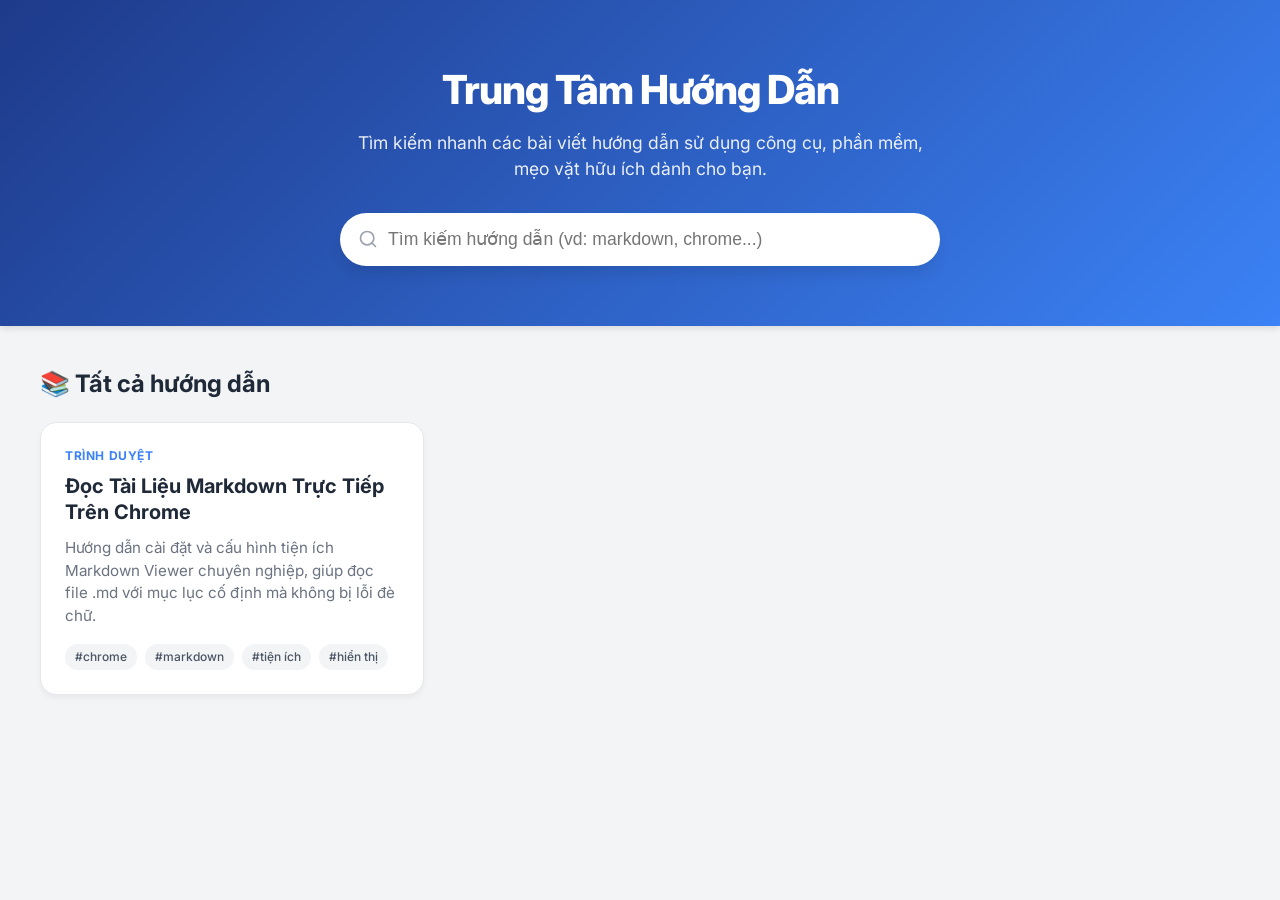
==== index.html @ 0eca36a9 "Initial commit: User Guidelines Hub structure" ====
<!DOCTYPE html>
<html lang="vi">
<head>
    <meta charset="UTF-8">
    <meta name="viewport" content="width=device-width, initial-scale=1.0">
    <title>Trung Tâm Hướng Dẫn - User Guidelines Hub</title>
    <link href="https://fonts.googleapis.com/css2?family=Inter:wght@400;500;700;800&display=swap" rel="stylesheet">
    <link rel="stylesheet" href="assets/css/main.css">
</head>
<body>

    <header class="header">
        <h1>Trung Tâm Hướng Dẫn</h1>
        <p>Tìm kiếm nhanh các bài viết hướng dẫn sử dụng công cụ, phần mềm, mẹo vặt hữu ích dành cho bạn.</p>
        
        <div class="search-container">
            <svg class="search-icon" width="20" height="20" viewBox="0 0 24 24" fill="none" stroke="currentColor" stroke-width="2" stroke-linecap="round" stroke-linejoin="round">
                <circle cx="11" cy="11" r="8"></circle>
                <line x1="21" y1="21" x2="16.65" y2="16.65"></line>
            </svg>
            <input type="text" id="searchInput" class="search-input" placeholder="Tìm kiếm hướng dẫn (vd: markdown, chrome...)">
        </div>
    </header>

    <main class="main-content">
        <h2 class="section-title">
            📚 Tất cả hướng dẫn
        </h2>
        <div class="guides-grid" id="guidesGrid">
            <!-- Cards will be populated by JS -->
        </div>
    </main>

    <!-- Data and Logic -->
    <script src="data.js"></script>
    <script src="assets/js/search.js"></script>
</body>
</html>
---- assets/css/main.css ----
/* CSS cho Trang chủ User Guidelines Hub */
:root {
    --primary-color: #3b82f6;
    --primary-hover: #2563eb;
    --bg-color: #f3f4f6;
    --card-bg: #ffffff;
    --text-main: #1f2937;
    --text-muted: #6b7280;
    --glass-bg: rgba(255, 255, 255, 0.8);
}

body {
    font-family: 'Inter', -apple-system, BlinkMacSystemFont, 'Segoe UI', Roboto, Helvetica, Arial, sans-serif;
    background-color: var(--bg-color);
    color: var(--text-main);
    margin: 0;
    padding: 0;
    line-height: 1.5;
}

.header {
    background: linear-gradient(135deg, #1e3a8a 0%, #3b82f6 100%);
    color: white;
    padding: 60px 20px;
    text-align: center;
    box-shadow: 0 4px 6px -1px rgba(0, 0, 0, 0.1);
}

.header h1 {
    font-size: 2.5rem;
    margin: 0 0 10px 0;
    font-weight: 800;
    letter-spacing: -0.025em;
}

.header p {
    font-size: 1.1rem;
    opacity: 0.9;
    max-width: 600px;
    margin: 0 auto 30px auto;
}

.search-container {
    max-width: 600px;
    margin: 0 auto;
    position: relative;
}

.search-input {
    width: 100%;
    padding: 16px 24px 16px 48px;
    font-size: 1.1rem;
    border: none;
    border-radius: 9999px;
    box-shadow: 0 10px 15px -3px rgba(0, 0, 0, 0.1);
    outline: none;
    transition: all 0.3s ease;
    box-sizing: border-box;
}

.search-input:focus {
    box-shadow: 0 10px 25px -3px rgba(0, 0, 0, 0.2);
    transform: translateY(-2px);
}

.search-icon {
    position: absolute;
    left: 18px;
    top: 50%;
    transform: translateY(-50%);
    color: #9ca3af;
}

.main-content {
    max-width: 1200px;
    margin: 40px auto;
    padding: 0 20px;
}

.section-title {
    font-size: 1.5rem;
    font-weight: 700;
    margin-bottom: 20px;
    color: var(--text-main);
    display: flex;
    align-items: center;
    gap: 10px;
}

.guides-grid {
    display: grid;
    grid-template-columns: repeat(auto-fill, minmax(300px, 1fr));
    gap: 24px;
}

.guide-card {
    background: var(--card-bg);
    border-radius: 16px;
    padding: 24px;
    text-decoration: none;
    color: inherit;
    box-shadow: 0 4px 6px -1px rgba(0,0,0,0.05);
    transition: all 0.3s cubic-bezier(0.4, 0, 0.2, 1);
    border: 1px solid #e5e7eb;
    display: flex;
    flex-direction: column;
}

.guide-card:hover {
    transform: translateY(-5px);
    box-shadow: 0 12px 20px -3px rgba(0,0,0,0.1);
    border-color: var(--primary-color);
}

.guide-category {
    font-size: 0.75rem;
    text-transform: uppercase;
    letter-spacing: 0.05em;
    font-weight: 700;
    color: var(--primary-color);
    margin-bottom: 8px;
}

.guide-title {
    font-size: 1.25rem;
    font-weight: 700;
    margin: 0 0 12px 0;
    line-height: 1.3;
}

.guide-desc {
    color: var(--text-muted);
    font-size: 0.95rem;
    flex-grow: 1;
    margin: 0 0 16px 0;
}

.guide-tags {
    display: flex;
    gap: 8px;
    flex-wrap: wrap;
}

.tag {
    background: #f3f4f6;
    color: #4b5563;
    padding: 4px 10px;
    border-radius: 9999px;
    font-size: 0.75rem;
    font-weight: 500;
}

.no-results {
    text-align: center;
    padding: 40px;
    color: var(--text-muted);
    font-size: 1.1rem;
    grid-column: 1 / -1;
}
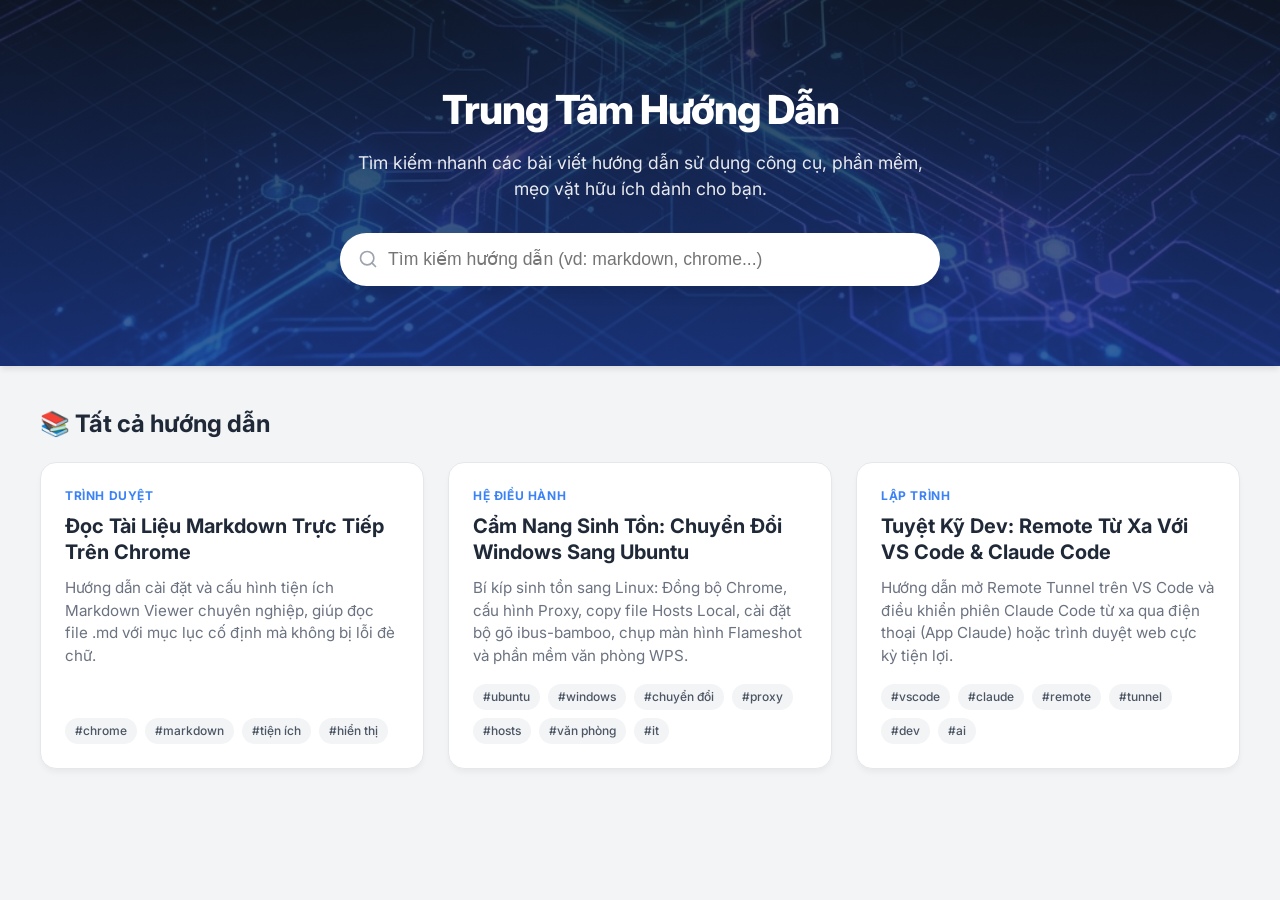
==== commit 1ddacf5b: "Enhance hero section with tech background" ====
--- a/index.html
+++ b/index.html
@@ -4,8 +4,9 @@
     <meta charset="UTF-8">
     <meta name="viewport" content="width=device-width, initial-scale=1.0">
     <title>Trung Tâm Hướng Dẫn - User Guidelines Hub</title>
+    <link rel="icon" type="image/png" href="assets/images/favicon.png">
     <link href="https://fonts.googleapis.com/css2?family=Inter:wght@400;500;700;800&display=swap" rel="stylesheet">
-    <link rel="stylesheet" href="assets/css/main.css">
+    <link rel="stylesheet" href="assets/css/main.css?v=2">
 </head>
 <body>
 
--- a/assets/css/main.css
+++ b/assets/css/main.css
@@ -19,9 +19,9 @@
 }
 
 .header {
-    background: linear-gradient(135deg, #1e3a8a 0%, #3b82f6 100%);
+    background: linear-gradient(rgba(17, 24, 39, 0.8), rgba(30, 58, 138, 0.8)), url('../images/hero-bg.png') center/cover no-repeat;
     color: white;
-    padding: 60px 20px;
+    padding: 80px 20px;
     text-align: center;
     box-shadow: 0 4px 6px -1px rgba(0, 0, 0, 0.1);
 }
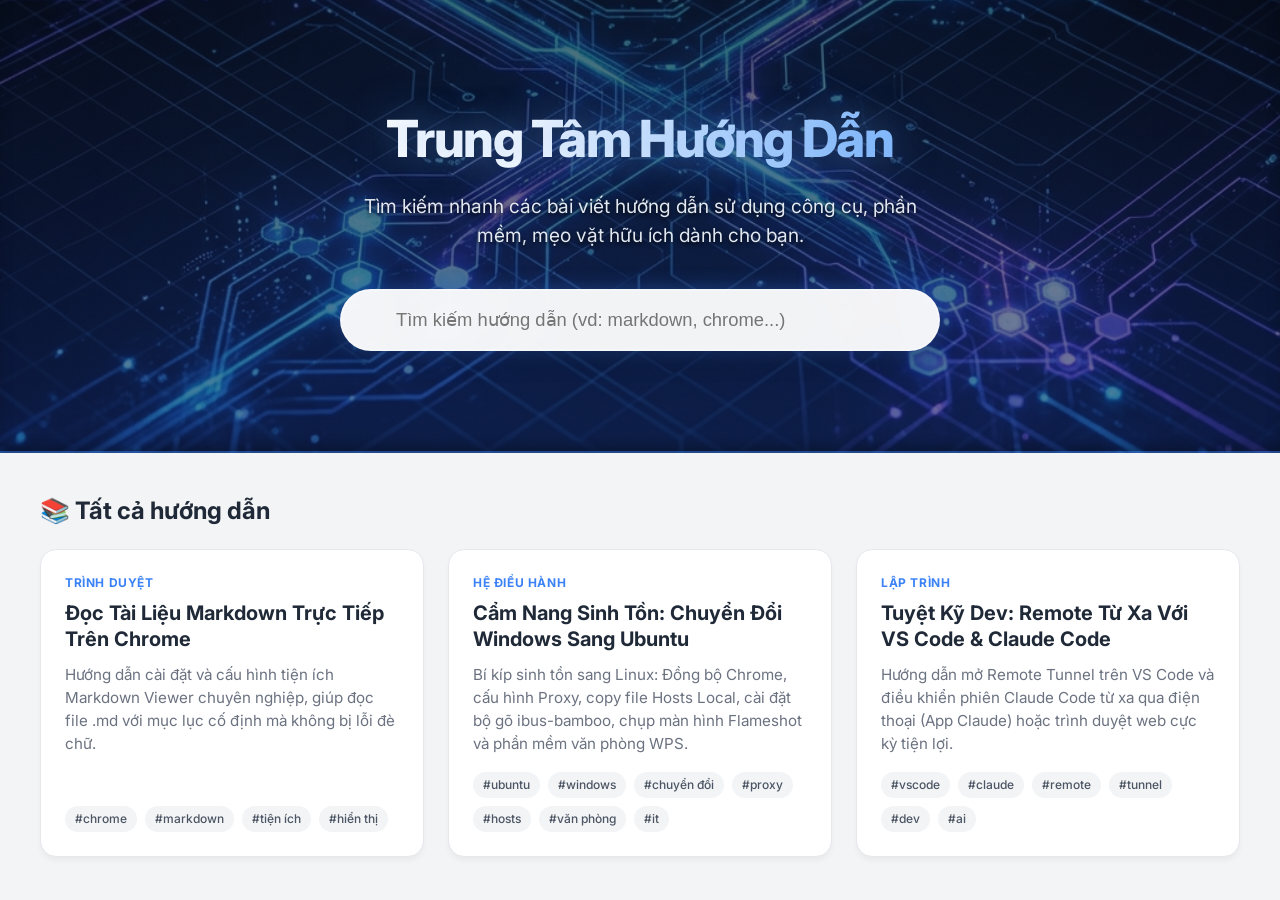
==== commit 3e405d5c: "Make hero banner pop with glowing text, animations and glassmorphism" ====
--- a/index.html
+++ b/index.html
@@ -6,7 +6,7 @@
     <title>Trung Tâm Hướng Dẫn - User Guidelines Hub</title>
     <link rel="icon" type="image/png" href="assets/images/favicon.png">
     <link href="https://fonts.googleapis.com/css2?family=Inter:wght@400;500;700;800&display=swap" rel="stylesheet">
-    <link rel="stylesheet" href="assets/css/main.css?v=2">
+    <link rel="stylesheet" href="assets/css/main.css?v=3">
 </head>
 <body>
 
--- a/assets/css/main.css
+++ b/assets/css/main.css
@@ -19,25 +19,39 @@
 }
 
 .header {
-    background: linear-gradient(rgba(17, 24, 39, 0.8), rgba(30, 58, 138, 0.8)), url('../images/hero-bg.png') center/cover no-repeat;
+    background: linear-gradient(rgba(10, 15, 30, 0.6), rgba(20, 40, 100, 0.6)), url('../images/hero-bg.png') center/cover no-repeat;
     color: white;
-    padding: 80px 20px;
+    padding: 100px 20px;
     text-align: center;
-    box-shadow: 0 4px 6px -1px rgba(0, 0, 0, 0.1);
+    position: relative;
+    box-shadow: inset 0 -10px 20px -10px rgba(0,0,0,0.5);
+    border-bottom: 2px solid rgba(59, 130, 246, 0.5);
+}
+
+@keyframes shine {
+    to { background-position: 200% center; }
 }
 
 .header h1 {
-    font-size: 2.5rem;
-    margin: 0 0 10px 0;
+    font-size: 3.2rem;
+    margin: 0 0 15px 0;
     font-weight: 800;
     letter-spacing: -0.025em;
+    background: linear-gradient(to right, #fff 20%, #60a5fa 40%, #60a5fa 60%, #fff 80%);
+    background-size: 200% auto;
+    color: transparent;
+    -webkit-background-clip: text;
+    background-clip: text;
+    animation: shine 4s linear infinite;
+    text-shadow: 0 0 40px rgba(96, 165, 250, 0.5);
 }
 
 .header p {
-    font-size: 1.1rem;
-    opacity: 0.9;
+    font-size: 1.2rem;
+    color: #e2e8f0;
     max-width: 600px;
-    margin: 0 auto 30px auto;
+    margin: 0 auto 40px auto;
+    text-shadow: 0 2px 4px rgba(0,0,0,0.8);
 }
 
 .search-container {
@@ -48,27 +62,33 @@
 
 .search-input {
     width: 100%;
-    padding: 16px 24px 16px 48px;
-    font-size: 1.1rem;
-    border: none;
+    padding: 18px 24px 18px 54px;
+    font-size: 1.15rem;
+    border: 2px solid rgba(255, 255, 255, 0.2);
+    background: rgba(255, 255, 255, 0.95);
     border-radius: 9999px;
-    box-shadow: 0 10px 15px -3px rgba(0, 0, 0, 0.1);
+    box-shadow: 0 10px 25px -5px rgba(0, 0, 0, 0.3), 0 0 20px rgba(59, 130, 246, 0.4);
     outline: none;
-    transition: all 0.3s ease;
+    transition: all 0.3s cubic-bezier(0.4, 0, 0.2, 1);
     box-sizing: border-box;
+    backdrop-filter: blur(10px);
 }
 
 .search-input:focus {
-    box-shadow: 0 10px 25px -3px rgba(0, 0, 0, 0.2);
-    transform: translateY(-2px);
+    background: #ffffff;
+    border-color: #3b82f6;
+    box-shadow: 0 10px 30px -5px rgba(0, 0, 0, 0.4), 0 0 30px rgba(59, 130, 246, 0.6);
+    transform: translateY(-3px);
 }
 
 .search-icon {
     position: absolute;
-    left: 18px;
+    left: 20px;
     top: 50%;
     transform: translateY(-50%);
-    color: #9ca3af;
+    color: #3b82f6;
+    width: 22px;
+    height: 22px;
 }
 
 .main-content {
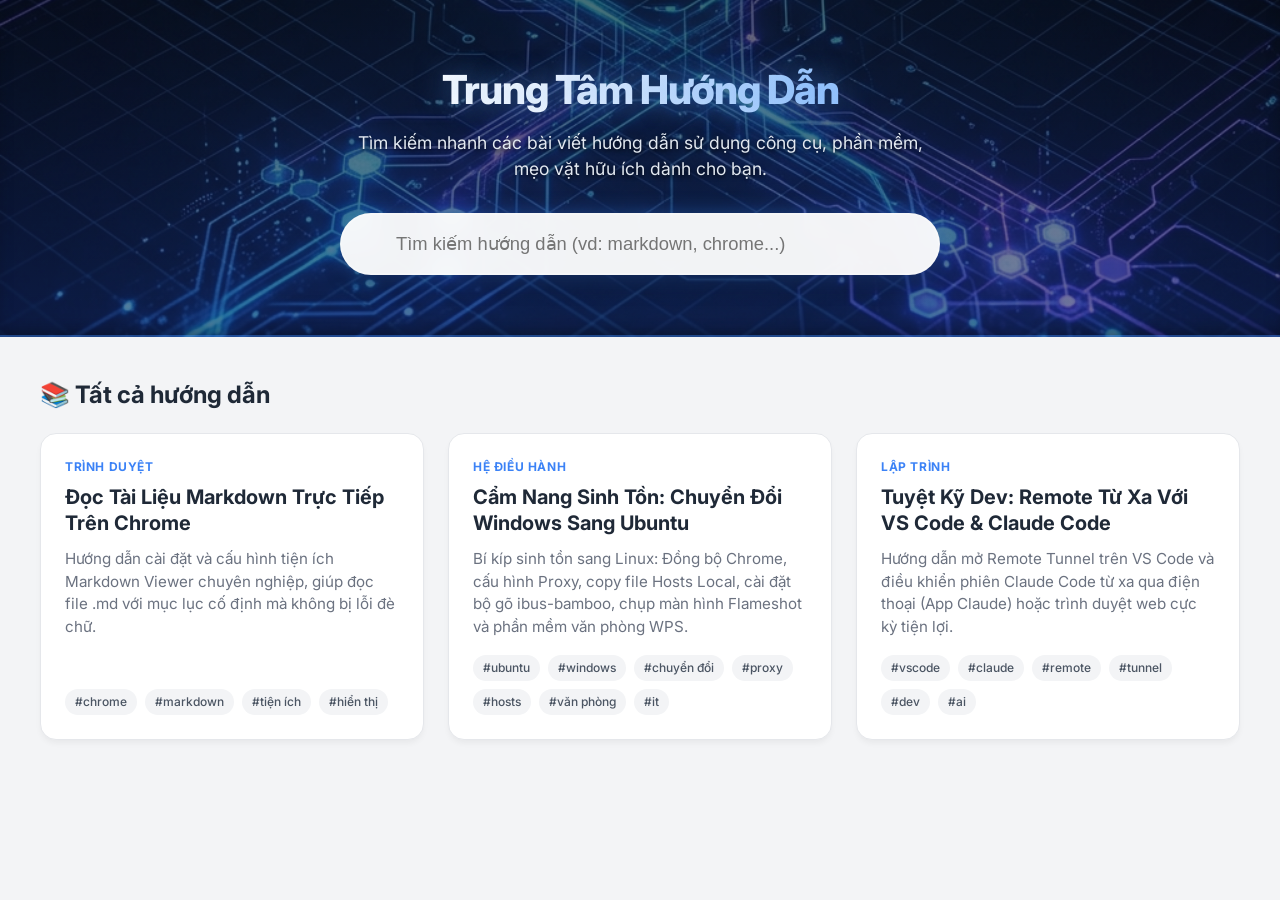
==== commit 8681438d: "Revert hero banner dimensions for better UX" ====
--- a/index.html
+++ b/index.html
@@ -6,7 +6,7 @@
     <title>Trung Tâm Hướng Dẫn - User Guidelines Hub</title>
     <link rel="icon" type="image/png" href="assets/images/favicon.png">
     <link href="https://fonts.googleapis.com/css2?family=Inter:wght@400;500;700;800&display=swap" rel="stylesheet">
-    <link rel="stylesheet" href="assets/css/main.css?v=3">
+    <link rel="stylesheet" href="assets/css/main.css?v=4">
 </head>
 <body>
 
--- a/assets/css/main.css
+++ b/assets/css/main.css
@@ -21,7 +21,7 @@
 .header {
     background: linear-gradient(rgba(10, 15, 30, 0.6), rgba(20, 40, 100, 0.6)), url('../images/hero-bg.png') center/cover no-repeat;
     color: white;
-    padding: 100px 20px;
+    padding: 60px 20px;
     text-align: center;
     position: relative;
     box-shadow: inset 0 -10px 20px -10px rgba(0,0,0,0.5);
@@ -33,8 +33,8 @@
 }
 
 .header h1 {
-    font-size: 3.2rem;
-    margin: 0 0 15px 0;
+    font-size: 2.5rem;
+    margin: 0 0 10px 0;
     font-weight: 800;
     letter-spacing: -0.025em;
     background: linear-gradient(to right, #fff 20%, #60a5fa 40%, #60a5fa 60%, #fff 80%);
@@ -43,14 +43,14 @@
     -webkit-background-clip: text;
     background-clip: text;
     animation: shine 4s linear infinite;
-    text-shadow: 0 0 40px rgba(96, 165, 250, 0.5);
+    text-shadow: 0 0 30px rgba(96, 165, 250, 0.5);
 }
 
 .header p {
-    font-size: 1.2rem;
+    font-size: 1.1rem;
     color: #e2e8f0;
     max-width: 600px;
-    margin: 0 auto 40px auto;
+    margin: 0 auto 30px auto;
     text-shadow: 0 2px 4px rgba(0,0,0,0.8);
 }
 
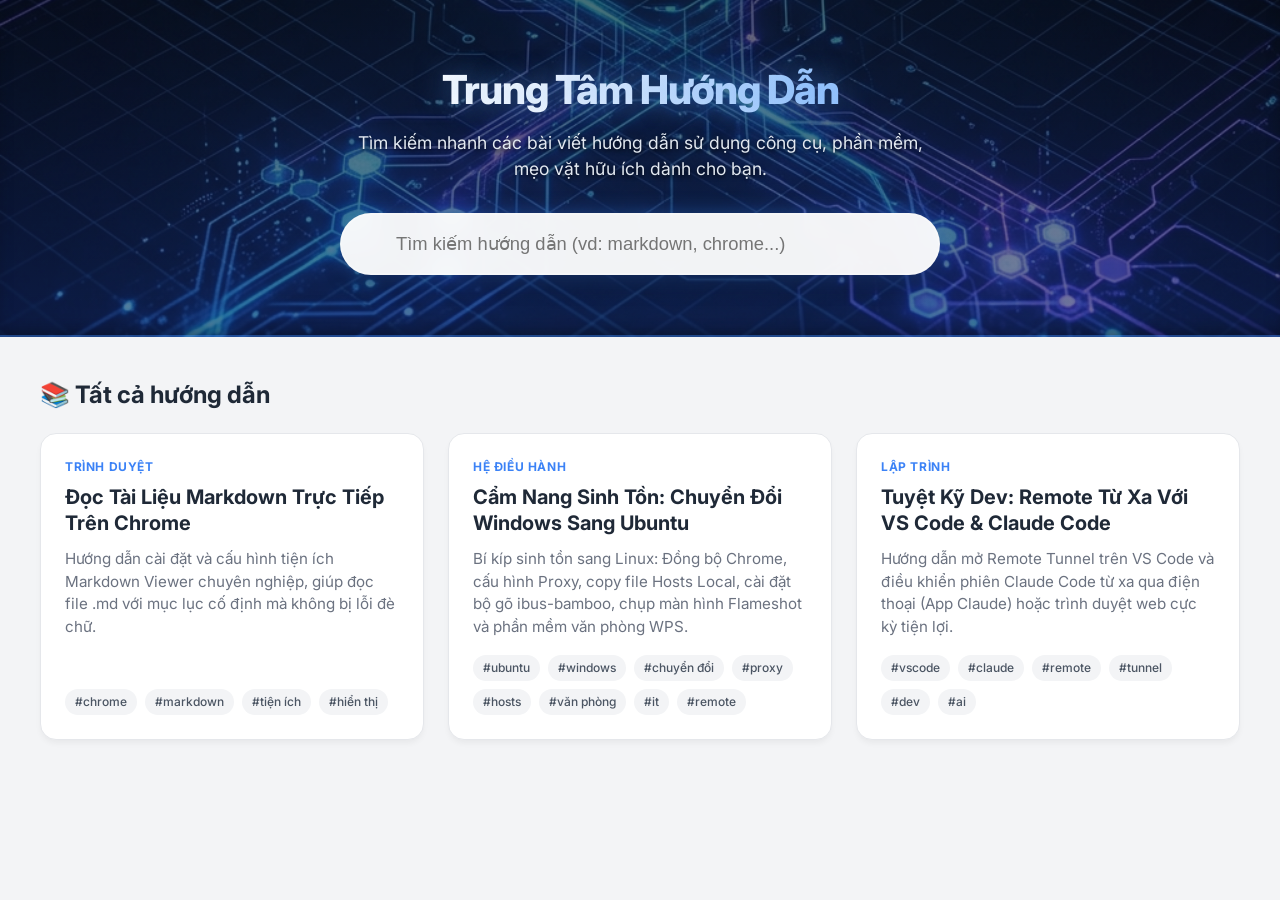
==== commit 26bb4e07: "Fix cache issue by appending version parameters to URLs" ====
--- a/index.html
+++ b/index.html
@@ -33,7 +33,7 @@
     </main>
 
     <!-- Data and Logic -->
-    <script src="data.js"></script>
-    <script src="assets/js/search.js"></script>
+    <script src="data.js?v=2"></script>
+    <script src="assets/js/search.js?v=2"></script>
 </body>
 </html>
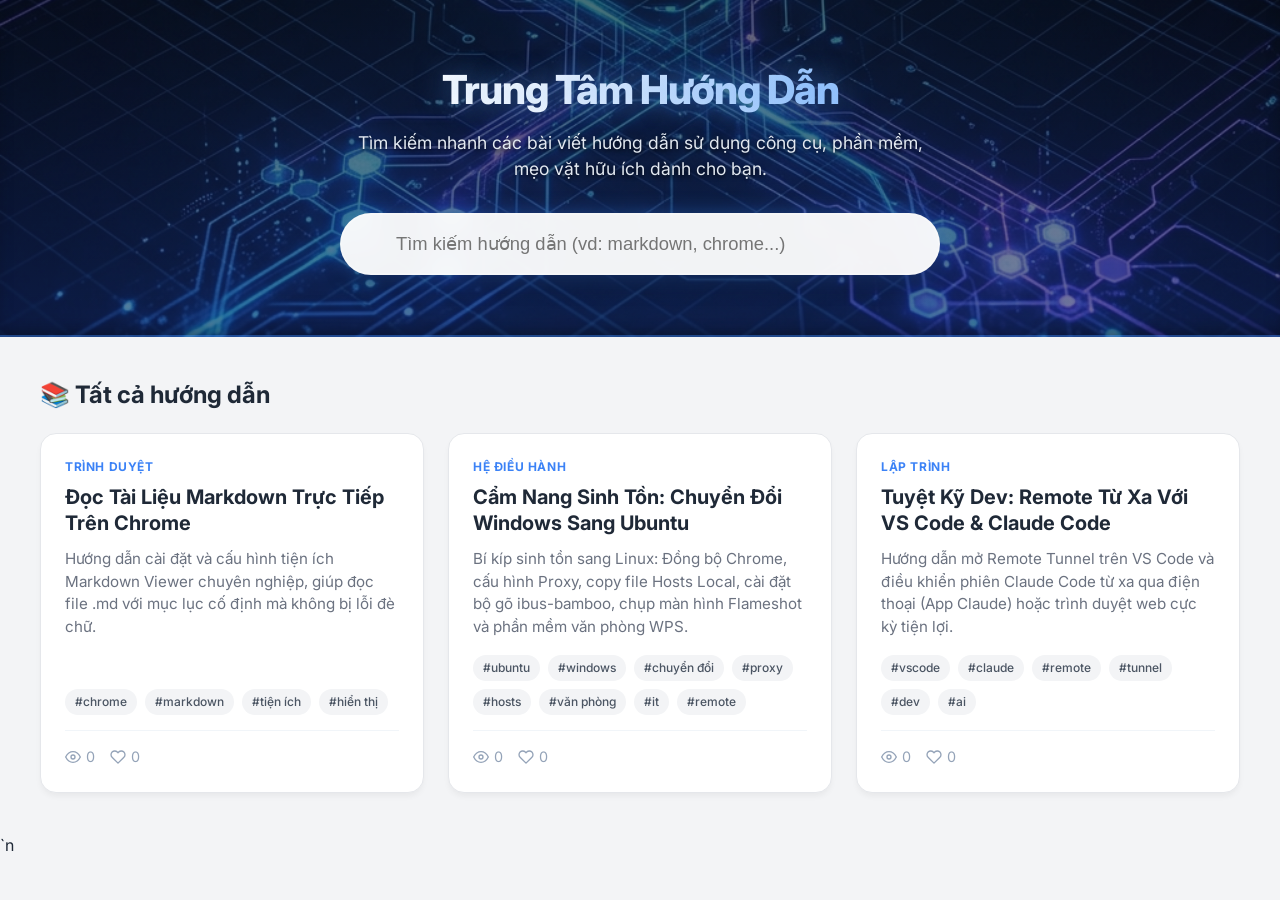
==== commit 1ba86f82: "Refactor State Management & Background Sync architecture" ====
--- a/index.html
+++ b/index.html
@@ -34,6 +34,6 @@
 
     <!-- Data and Logic -->
     <script src="data.js?v=2"></script>
-    <script src="assets/js/search.js?v=2"></script>
+    <script src="assets/js/sync-engine.js"></script>`n    <script src="assets/js/search.js?v=2"></script>
 </body>
 </html>
--- a/assets/css/main.css
+++ b/assets/css/main.css
@@ -171,9 +171,40 @@
 }
 
 .no-results {
+    grid-column: 1 / -1;
     text-align: center;
     padding: 40px;
     color: var(--text-muted);
-    font-size: 1.1rem;
-    grid-column: 1 / -1;
-}
+    background: white;
+    border-radius: 12px;
+    border: 1px dashed #cbd5e1;
+}
+
+.guide-stats {
+    display: flex;
+    gap: 15px;
+    margin-top: 15px;
+    padding-top: 15px;
+    border-top: 1px solid #f1f5f9;
+    font-size: 0.9rem;
+    color: #94a3b8;
+}
+
+.guide-stat-item {
+    display: flex;
+    align-items: center;
+    gap: 5px;
+}
+
+.guide-stat-item svg {
+    width: 16px;
+    height: 16px;
+}
+
+.guide-stat-item.liked svg {
+    fill: #ef4444;
+    color: #ef4444;
+}
+.guide-stat-item.liked {
+    color: #ef4444;
+}
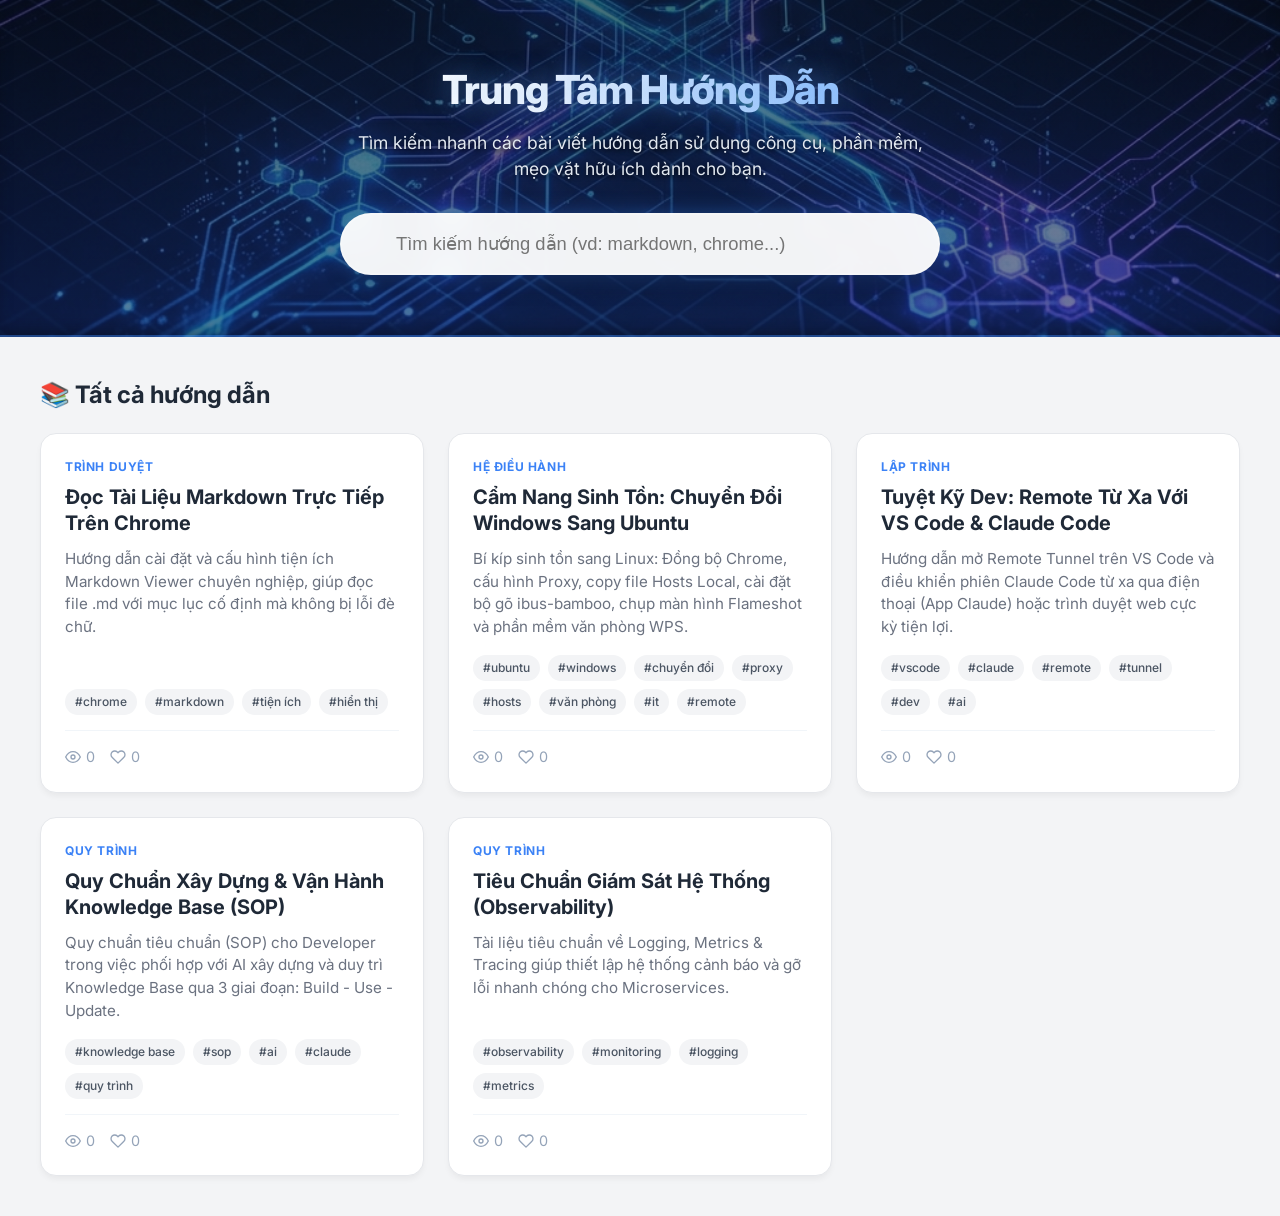
==== commit c48d28c1: "fix: Update script versions to clear browser cache and fix rogue newline" ====
--- a/index.html
+++ b/index.html
@@ -33,7 +33,8 @@
     </main>
 
     <!-- Data and Logic -->
-    <script src="data.js?v=2"></script>
-    <script src="assets/js/sync-engine.js"></script>`n    <script src="assets/js/search.js?v=2"></script>
+    <script src="data.js?v=3"></script>
+    <script src="assets/js/sync-engine.js"></script>
+    <script src="assets/js/search.js?v=3"></script>
 </body>
 </html>
